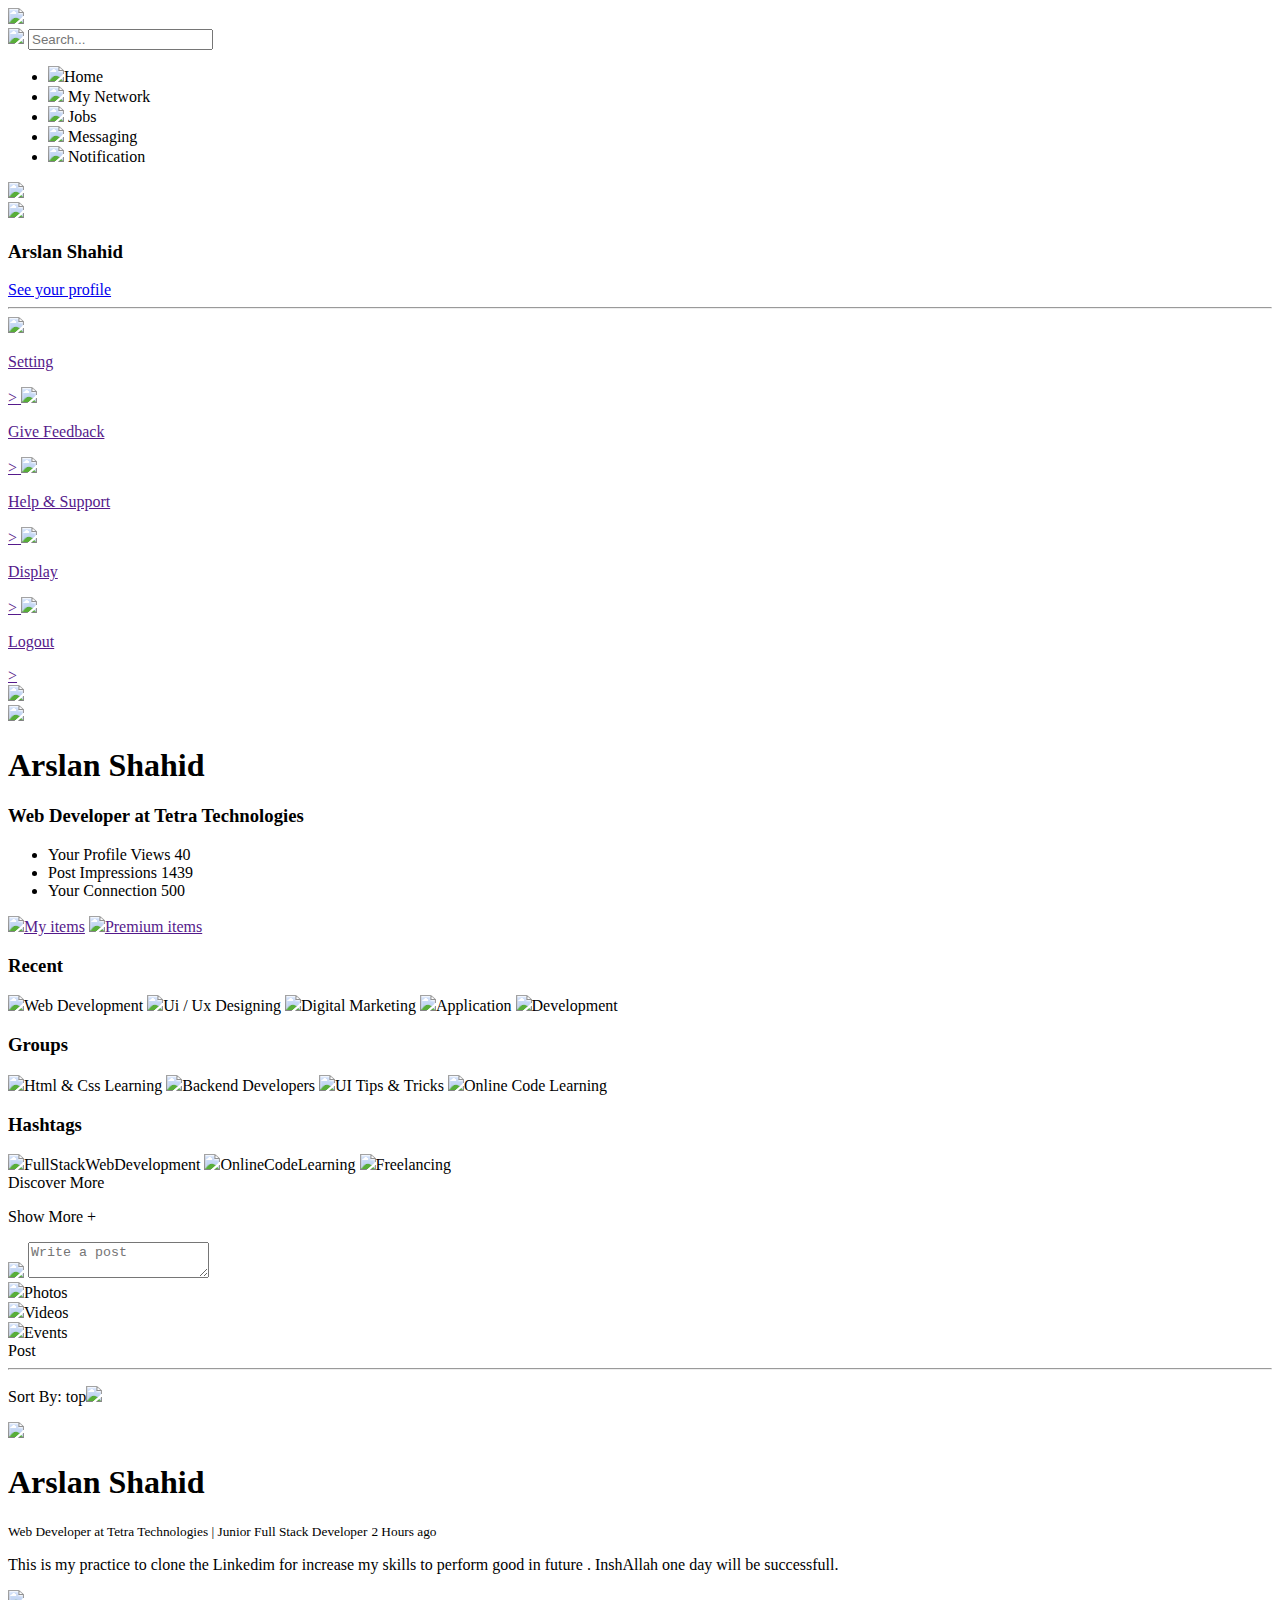
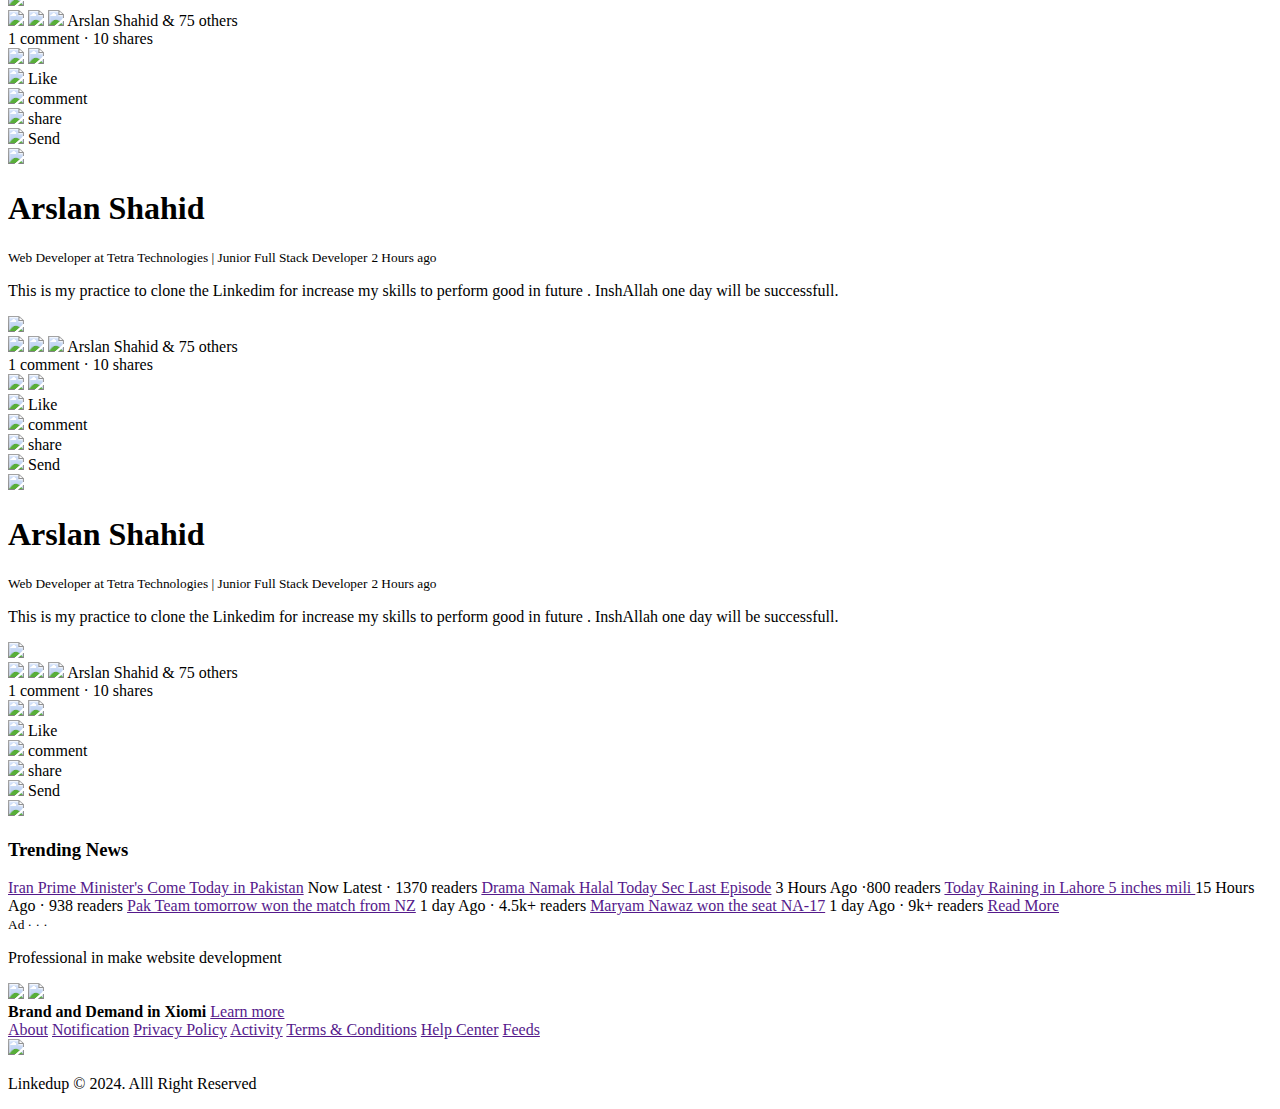
==== index.html @ 80c4f00a "Add files via upload" ====
<!DOCTYPE html>
<html lang="en">
<head>
    <meta charset="UTF-8">
    <meta name="viewport" content="width=device-width, initial-scale=1.0">
    <title>Linkedim | Clone Practice</title>
    <link rel="stylesheet" href="css/style.css" >
</head>
<body>

<nav class="navbar">
    <div class="navbar-left">
        <a href="index.html" class="logo"><img src="images/logo.png"></a>
        <div class="searchbox">
           <img src="images/search.png">
           <input type="text" placeholder="Search...">
        </div>
    </div>
    <div class="navbar-center">
        <ul>
            <li><a class="active-link"><img src="images/home.png"><span>Home</span></a></li>
            <li><a><img src="images/network.png"> <span>My Network</span></a></li>
            <li><a><img src="images/jobs.png"> <span>Jobs</span></a></li>
            <li><a><img src="images/message.png"> <span>Messaging</span></a></li>
            <li><a><img src="images/notification.png"> <span>Notification</span></a></li>
        </ul>
    </div>
    <div class="navbar-right">
        <div class="online" onclick="togglemenu()">
         <img src="images/user-1.jpg" class="nav-profile-img">
        </div>
    </div>

     <div class="profile-menu-dropdown" id="profileMenu">
        <div class="profile-menu">
            <div class="user-info">
                <img src="images/user-1.jpg">
                <div>
                    <h3>Arslan Shahid</h3>
                    <a href="profile.html">See your profile</a>
                </div>
            </div>
            <hr>
            <a href="" class="profile-menu-link">
                <img src="images/setting.png">
                <p>Setting</p>
                <span>></span>
            </a>
            <a href="" class="profile-menu-link">
                <img src="images/feedback.png">
                <p>Give Feedback</p>
                <span>></span>
            </a>
            <a href="" class="profile-menu-link">
                <img src="images/help.png">
                <p>Help & Support</p>
                <span>></span>
            </a>
            <a href="" class="profile-menu-link">
                <img src="images/display.png">
                <p>Display</p>
                <span>></span>
            </a>
            <a href="" class="profile-menu-link">
                <img src="images/logout.png">
                <p>Logout</p>
                <span>></span>
            </a>
        </div>
     </div>
</nav>
<!-- ------------------------- Top Navigation Navbar ----------------- -->

<div class="container">
    <div class="left-sidebar">
       <div class="left-sidebar-profile-box">
           <img src="images/cover-pic.png" width="100%">
         <div class="sidebar-profile-info">
             <img src="images/user-1.jpg">
             <h1>Arslan Shahid</h1>
             <h3>Web Developer at Tetra Technologies</h3>
              <ul>
                <li>Your Profile Views <span>40</span></li>
                <li>Post Impressions <span>1439</span></li>
                <li>Your Connection <span>500</span></li>
             </ul>
         </div>
           <div class="sidebar-link">
               <a href=""><img src="images/items.png">My items</a>
               <a href=""><img src="images/premium.png" >Premium items</a>
           </div>
           <div class="sidebar-activity" id="sidebarActivity">
            <h3>Recent</h3>
            <a ><img src="images/recent.png">Web Development</a>
            <a ><img src="images/recent.png">Ui / Ux Designing</a>
            <a ><img src="images/recent.png">Digital Marketing</a>
            <a ><img src="images/recent.png">Application </a>
            <a ><img src="images/recent.png">Development</a>
            <h3>Groups</h3>
            <a ><img src="images/group.png">Html & Css Learning</a>
            <a ><img src="images/group.png">Backend Developers</a>
            <a ><img src="images/group.png">UI Tips & Tricks</a>
            <a ><img src="images/group.png">Online Code Learning</a>
            <h3>Hashtags</h3>
            <a ><img src="images/hashtag.png">FullStackWebDevelopment</a>
            <a ><img src="images/hashtag.png">OnlineCodeLearning</a>
            <a ><img src="images/hashtag.png">Freelancing</a>
            <div class="discover-more">
                <a>Discover More</a>
            </div>
          </div>
          <p  class="ShowMore-btn" id="showMoreLink" onclick="toggleactivity()">Show More <span>+</span></p>
       </div>
    </div>
<!-- -------------------------- Center Section------------------------------- -->
    <div class="main">
       <div class="create-post">
          <div class="create-post-input">
             <img src="images/user-1.jpg">
             <textarea rows="2" placeholder="Write a post"></textarea>
          </div>
          <div class="create-post-links">
            <li><img src="images/photo.png" >Photos</li>
            <li><img src="images/video.png" >Videos</li>
            <li><img src="images/event.png" >Events</li>
            <li>Post</li>
          </div>
       </div>
      <div class="sort-by">
        <hr>
        <p>Sort By: <span>top<img src="images/down-arrow.png"></span></p>
      </div>
      <!-- -------------------------post start------------------ -->
      <div class="post">
         <div class="post-author">
            <img src="images/user-1.jpg">
             <div>
                 <h1>Arslan Shahid</h1>
                 <small>Web Developer at Tetra Technologies | Junior Full Stack Developer</small>
                 <SMALL>2 Hours ago</SMALL>
             </div>
         </div>
         <p class="post-caption">
            This is my practice to clone the Linkedim for increase my skills
             to perform good in future . InshAllah one day will be successfull.
         </p>
            <img src="images/post-image-1.png" width="100%">
            <div class="post-status">
                <div>
                   <img src="images/thumbsup.png">
                   <img src="images/clap.png">
                   <img src="images/love.png">
                   <span class="reactions">Arslan Shahid & 75 others</span>
                </div>
                <div>
                    <span >1 comment &middot; 10 shares </span>
                </div>
            </div>
            <div class="post-activity">
                <div>
                    <img src="images/user-1.jpg" class="post-activity-user-img" >
                    <img src="images/down-arrow.png" class="post-activity-user-img-icon">
                </div>
                <div class="post-activity-links">
                    <img src="images/like.png">
                    <span>Like</span>
                </div>
                <div class="post-activity-links">
                    <img src="images/comment.png">
                    <span>comment</span>
                </div class="post-activity-links">
                <div class="post-activity-links">
                    <img src="images/share.png">
                    <span>share</span>
                </div>
                <div class="post-activity-links">
                    <img src="images/send.png">
                    <span>Send</span>
                </div>
            </div>
      </div>
     <!-- ---------------------------post end------------------ -->
      <!-- ---------------------------------post start-------------------- -->
      <div class="post">
        <div class="post-author">
           <img src="images/user-1.jpg">
            <div>
                <h1>Arslan Shahid</h1>
                <small>Web Developer at Tetra Technologies | Junior Full Stack Developer</small>
                <SMALL>2 Hours ago</SMALL>
            </div>
        </div>
        <p class="post-caption">
           This is my practice to clone the Linkedim for increase my skills
            to perform good in future . InshAllah one day will be successfull.
        </p>
           <img src="images/post-image-1.png" width="100%">

           <div class="post-status">
               <div>
                  <img src="images/thumbsup.png">
                  <img src="images/clap.png">
                  <img src="images/love.png">
                  <span class="reactions">Arslan Shahid & 75 others</span>
               </div>
               <div>
                   <span >1 comment &middot; 10 shares </span>
               </div>
           </div>
           <div class="post-activity">
               <div>
                   <img src="images/user-1.jpg" class="post-activity-user-img" >
                   <img src="images/down-arrow.png" class="post-activity-user-img-icon">
               </div>
               <div class="post-activity-links">
                   <img src="images/like.png">
                   <span>Like</span>
               </div>
               <div class="post-activity-links">
                   <img src="images/comment.png">
                   <span>comment</span>
               </div class="post-activity-links">
               <div class="post-activity-links">
                   <img src="images/share.png">
                   <span>share</span>
               </div>
               <div class="post-activity-links">
                   <img src="images/send.png">
                   <span>Send</span>
               </div>
           </div>
     </div>
     <!-- ----------------------post end-------------------- -->
     <!-- ----------------------------post start------------------- -->
     <div class="post">
        <div class="post-author">
           <img src="images/user-1.jpg">
            <div>
                <h1>Arslan Shahid</h1>
                <small>Web Developer at Tetra Technologies | Junior Full Stack Developer</small>
                <SMALL>2 Hours ago</SMALL>
            </div>
        </div>
        <p class="post-caption">
           This is my practice to clone the Linkedim for increase my skills
            to perform good in future . InshAllah one day will be successfull.
        </p>
           <img src="images/post-image-1.png" width="100%">

           <div class="post-status">
               <div>
                  <img src="images/thumbsup.png">
                  <img src="images/clap.png">
                  <img src="images/love.png">
                  <span class="reactions">Arslan Shahid & 75 others</span>
               </div>
               <div>
                   <span >1 comment &middot; 10 shares </span>
               </div>
           </div>
           <div class="post-activity">
               <div>
                   <img src="images/user-1.jpg" class="post-activity-user-img" >
                   <img src="images/down-arrow.png" class="post-activity-user-img-icon">
               </div>
               <div class="post-activity-links">
                   <img src="images/like.png">
                   <span>Like</span>
               </div>
               <div class="post-activity-links">
                   <img src="images/comment.png">
                   <span>comment</span>
               </div class="post-activity-links">
               <div class="post-activity-links">
                   <img src="images/share.png">
                   <span>share</span>
               </div>
               <div class="post-activity-links">
                   <img src="images/send.png">
                   <span>Send</span>
               </div>
           </div>
     </div>
     <!-- ---------------------post end --------------->
    </div>
<!-- --------------------------------------------------------------- -->
    <div class="right-sidebar">
        <div class="sidebar-news">
            <img src="images/more.png" class="info-icon">
          <h3>Trending News</h3>
          <a href="">Iran Prime Minister's Come Today in Pakistan</a>
          <span>Now Latest &middot; 1370 readers</span>

          <a href="">Drama Namak Halal Today Sec Last Episode</a>
          <span>3 Hours Ago &middot;800 readers</span>

          <a href="">Today Raining in Lahore 5 inches mili </a>
          <span>15 Hours Ago &middot; 938 readers</span>

          <a href="">Pak Team tomorrow won the match from NZ</a>
          <span>1 day Ago &middot; 4.5k+ readers</span>

          <a href="">Maryam Nawaz won the seat NA-17</a>
          <span>1 day Ago &middot; 9k+ readers</span>
          
          <a href="" class="read-more-link">Read More</a>
        </div>     
        <div class="sidebar-ad">
          <small>Ad &middot; &middot; &middot;</small>
          <P>Professional in make website development </P>   
            <div>
              <img src="images/user-1.jpg" >
              <img src="images/mi-logo.png" >
            </div>
            <b>Brand and Demand in Xiomi</b>
            <a href="" class="ad-button">Learn more</a>
        </div>     
        <div class="sidebar-usefull-link">
            <a href="">About</a>
            <a href="">Notification</a>
            <a href="">Privacy Policy</a>
            <a href="">Activity</a>
            <a href="">Terms & Conditions</a>
            <a href="">Help Center</a>
            <a href="">Feeds</a>
        </div>  
        <div class="copyright-msg">
              <img src="images/logo.png">
              <p>Linkedup &#169; 2024. Alll Right Reserved</p>
        </div>
    </div>
</div>


<script>
  let profileMenu = document.getElementById("profileMenu");
     function togglemenu(){
         profileMenu.classList.toggle("open-menu");
     }


    let sideActivity = document.getElementById("sidebarActivity");
    let moreLink = document.getElementById("showMoreLink");
    function toggleactivity(){
        sideActivity.classList.toggle("open-activity");
    } 


</script>


</body>
</html>
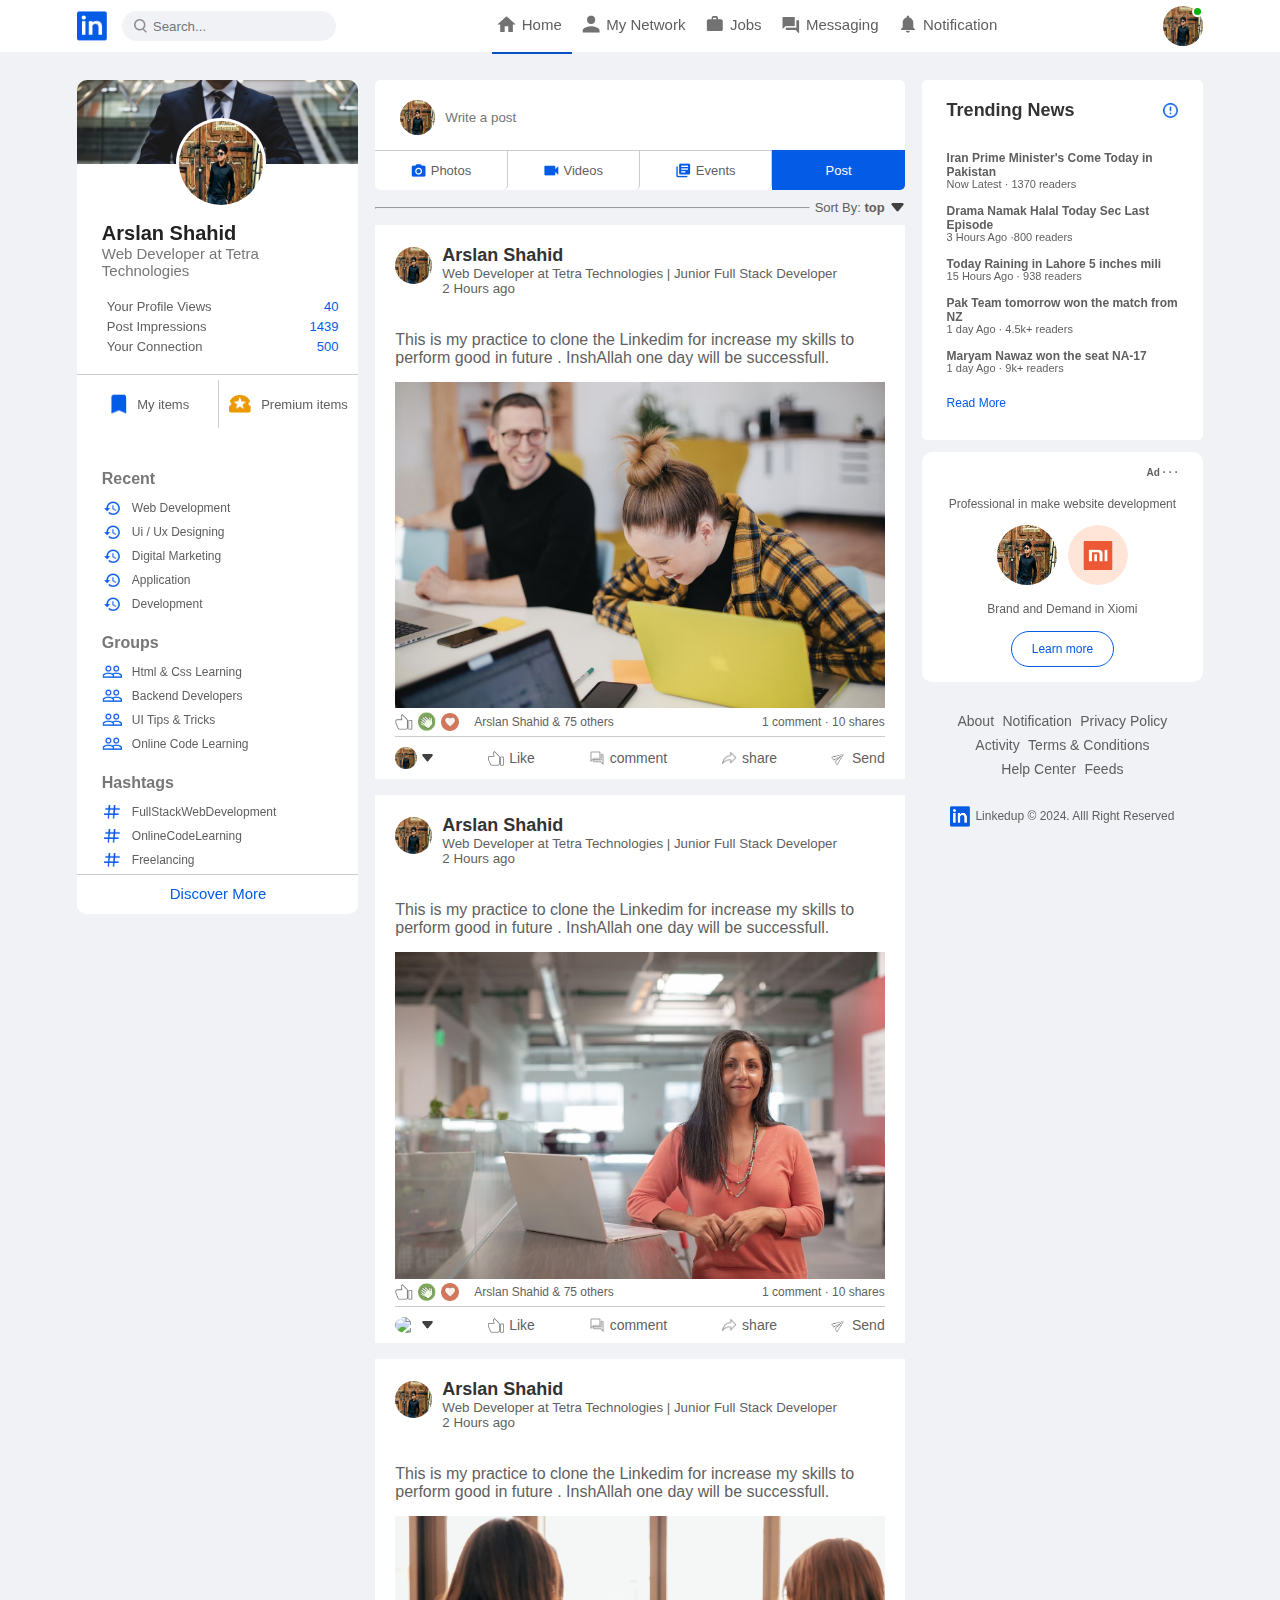
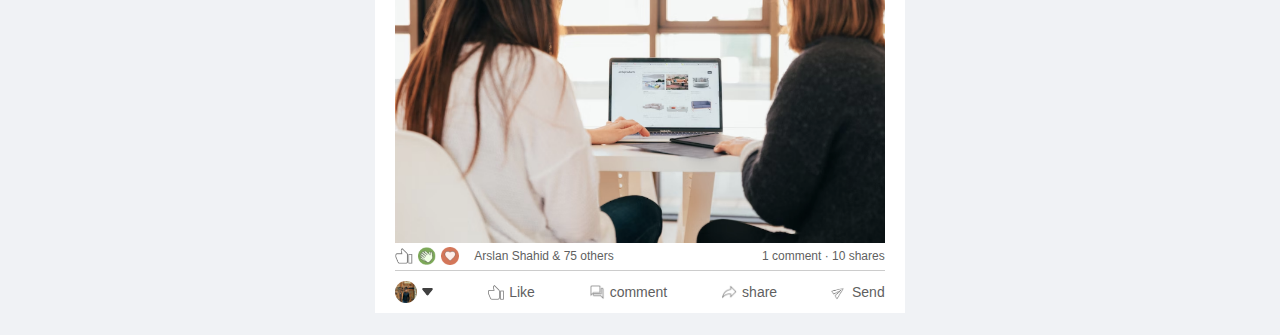
==== commit ada968b2: "updated" ====
--- a/index.html
+++ b/index.html
@@ -1,353 +1,362 @@
 <!DOCTYPE html>
 <html lang="en">
+
 <head>
     <meta charset="UTF-8">
     <meta name="viewport" content="width=device-width, initial-scale=1.0">
     <title>Linkedim | Clone Practice</title>
-    <link rel="stylesheet" href="css/style.css" >
+    <link rel="stylesheet" href="css/style.css">
 </head>
+
 <body>
 
-<nav class="navbar">
-    <div class="navbar-left">
-        <a href="index.html" class="logo"><img src="images/logo.png"></a>
-        <div class="searchbox">
-           <img src="images/search.png">
-           <input type="text" placeholder="Search...">
+    <div class="nav-container">
+        <nav class="navbar">
+            <div class="navbar-left">
+                <a href="index.html" class="logo"><img src="images/logo.png"></a>
+                <div class="searchbox">
+                    <img src="images/search.png">
+                    <input type="text" placeholder="Search...">
+                </div>
+            </div>
+            <div class="navbar-center">
+                <ul>
+                    <li><a class="active-link"><img src="images/home.png"><span>Home</span></a></li>
+                    <li><a><img src="images/network.png"> <span>My Network</span></a></li>
+                    <li><a><img src="images/jobs.png"> <span>Jobs</span></a></li>
+                    <li><a><img src="images/message.png"> <span>Messaging</span></a></li>
+                    <li><a><img src="images/notification.png"> <span>Notification</span></a></li>
+                </ul>
+            </div>
+            <div class="navbar-right">
+                <div class="online" onclick="togglemenu()">
+                    <img src="images/user-1.jpg" class="nav-profile-img">
+                </div>
+            </div>
+
+            <div class="profile-menu-dropdown" id="profileMenu">
+                <div class="profile-menu">
+                    <div class="user-info">
+                        <img src="images/user-1.jpg">
+                        <div>
+                            <h3>Arslan Shahid</h3>
+                            <a href="profile.html">See your profile</a>
+                        </div>
+                    </div>
+                    <hr>
+                    <a href="" class="profile-menu-link">
+                        <img src="images/setting.png">
+                        <p>Setting</p>
+                        <span>></span>
+                    </a>
+                    <a href="" class="profile-menu-link">
+                        <img src="images/feedback.png">
+                        <p>Give Feedback</p>
+                        <span>></span>
+                    </a>
+                    <a href="" class="profile-menu-link">
+                        <img src="images/help.png">
+                        <p>Help & Support</p>
+                        <span>></span>
+                    </a>
+                    <a href="" class="profile-menu-link">
+                        <img src="images/display.png">
+                        <p>Display</p>
+                        <span>></span>
+                    </a>
+                    <a href="" class="profile-menu-link">
+                        <img src="images/logout.png">
+                        <p>Logout</p>
+                        <span>></span>
+                    </a>
+                </div>
+            </div>
+        </nav>
+    </div>
+    <!-- ------------------------- Top Navigation Navbar ----------------- -->
+
+    <div class="container">
+        <div class="left-sidebar">
+            <div class="left-sidebar-profile-box">
+                <img src="images/cover-pic.png" width="100%">
+                <div class="sidebar-profile-info">
+                    <img src="images/user-1.jpg">
+                    <h1>Arslan Shahid</h1>
+                    <h3>Web Developer at Tetra Technologies</h3>
+                    <ul>
+                        <li>Your Profile Views <span>40</span></li>
+                        <li>Post Impressions <span>1439</span></li>
+                        <li>Your Connection <span>500</span></li>
+                    </ul>
+                </div>
+                <div class="sidebar-link">
+                    <a href=""><img src="images/items.png">My items</a>
+                    <a href=""><img src="images/premium.png">Premium items</a>
+                </div>
+                <div class="sidebar-activity" id="sidebarActivity">
+                    <h3>Recent</h3>
+                    <a><img src="images/recent.png">Web Development</a>
+                    <a><img src="images/recent.png">Ui / Ux Designing</a>
+                    <a><img src="images/recent.png">Digital Marketing</a>
+                    <a><img src="images/recent.png">Application </a>
+                    <a><img src="images/recent.png">Development</a>
+                    <h3>Groups</h3>
+                    <a><img src="images/group.png">Html & Css Learning</a>
+                    <a><img src="images/group.png">Backend Developers</a>
+                    <a><img src="images/group.png">UI Tips & Tricks</a>
+                    <a><img src="images/group.png">Online Code Learning</a>
+                    <h3>Hashtags</h3>
+                    <a><img src="images/hashtag.png">FullStackWebDevelopment</a>
+                    <a><img src="images/hashtag.png">OnlineCodeLearning</a>
+                    <a><img src="images/hashtag.png">Freelancing</a>
+                    <div class="discover-more">
+                        <a>Discover More</a>
+                    </div>
+                </div>
+                <p class="ShowMore-btn" id="showMoreLink" onclick="toggleactivity()">Show More <span id="demo">+</span>
+                </p>
+            </div>
+        </div>
+        <!-- -------------------------- Center Section------------------------------- -->
+        <div class="main">
+            <div class="create-post">
+                <div class="create-post-input">
+                    <img src="images/user-1.jpg">
+                    <textarea rows="2" placeholder="Write a post"></textarea>
+                </div>
+                <div class="create-post-links">
+                    <li><img src="images/photo.png">Photos</li>
+                    <li><img src="images/video.png">Videos</li>
+                    <li><img src="images/event.png">Events</li>
+                    <li>Post</li>
+                </div>
+            </div>
+            <div class="sort-by">
+                <hr>
+                <p>Sort By: <span>top<img src="images/down-arrow.png"></span></p>
+            </div>
+            <!-- -------------------------post start------------------ -->
+            <div class="post">
+                <div class="post-author">
+                    <img src="images/user-1.jpg">
+                    <div>
+                        <h1>Arslan Shahid</h1>
+                        <small>Web Developer at Tetra Technologies | Junior Full Stack Developer</small>
+                        <SMALL>2 Hours ago</SMALL>
+                    </div>
+                </div>
+                <p class="post-caption">
+                    This is my practice to clone the Linkedim for increase my skills
+                    to perform good in future . InshAllah one day will be successfull.
+                </p>
+                <img src="images/post-image-1.png" width="100%">
+                <div class="post-status">
+                    <div>
+                        <img src="images/thumbsup.png">
+                        <img src="images/clap.png">
+                        <img src="images/love.png">
+                        <span class="reactions">Arslan Shahid & 75 others</span>
+                    </div>
+                    <div>
+                        <span>1 comment &middot; 10 shares </span>
+                    </div>
+                </div>
+                <div class="post-activity">
+                    <div>
+                        <img src="images/user-1.jpg" class="post-activity-user-img">
+                        <img src="images/down-arrow.png" class="post-activity-user-img-icon">
+                    </div>
+                    <div class="post-activity-links">
+                        <img src="images/like.png">
+                        <span>Like</span>
+                    </div>
+                    <div class="post-activity-links">
+                        <img src="images/comment.png">
+                        <span>comment</span>
+                    </div class="post-activity-links">
+                    <div class="post-activity-links">
+                        <img src="images/share.png">
+                        <span>share</span>
+                    </div>
+                    <div class="post-activity-links">
+                        <img src="images/send.png">
+                        <span>Send</span>
+                    </div>
+                </div>
+            </div>
+            <!-- ---------------------------post end------------------ -->
+            <!-- ---------------------------------post start-------------------- -->
+            <div class="post">
+                <div class="post-author">
+                    <img src="images/user-1.jpg">
+                    <div>
+                        <h1>Arslan Shahid</h1>
+                        <small>Web Developer at Tetra Technologies | Junior Full Stack Developer</small>
+                        <SMALL>2 Hours ago</SMALL>
+                    </div>
+                </div>
+                <p class="post-caption">
+                    This is my practice to clone the Linkedim for increase my skills
+                    to perform good in future . InshAllah one day will be successfull.
+                </p>
+                <img src="images/post-image-3.png" width="100%">
+
+                <div class="post-status">
+                    <div>
+                        <img src="images/thumbsup.png">
+                        <img src="images/clap.png">
+                        <img src="images/love.png">
+                        <span class="reactions">Arslan Shahid & 75 others</span>
+                    </div>
+                    <div>
+                        <span>1 comment &middot; 10 shares </span>
+                    </div>
+                </div>
+                <div class="post-activity">
+                    <div>
+                        <img src="images/user-3.jpg" class="post-activity-user-img">
+                        <img src="images/down-arrow.png" class="post-activity-user-img-icon">
+                    </div>
+                    <div class="post-activity-links">
+                        <img src="images/like.png">
+                        <span>Like</span>
+                    </div>
+                    <div class="post-activity-links">
+                        <img src="images/comment.png">
+                        <span>comment</span>
+                    </div class="post-activity-links">
+                    <div class="post-activity-links">
+                        <img src="images/share.png">
+                        <span>share</span>
+                    </div>
+                    <div class="post-activity-links">
+                        <img src="images/send.png">
+                        <span>Send</span>
+                    </div>
+                </div>
+            </div>
+            <!-- ----------------------post end-------------------- -->
+            <!-- ----------------------------post start------------------- -->
+            <div class="post">
+                <div class="post-author">
+                    <img src="images/user-1.jpg">
+                    <div>
+                        <h1>Arslan Shahid</h1>
+                        <small>Web Developer at Tetra Technologies | Junior Full Stack Developer</small>
+                        <SMALL>2 Hours ago</SMALL>
+                    </div>
+                </div>
+                <p class="post-caption">
+                    This is my practice to clone the Linkedim for increase my skills
+                    to perform good in future . InshAllah one day will be successfull.
+                </p>
+                <img src="images/post-image-2.png" width="100%">
+
+                <div class="post-status">
+                    <div>
+                        <img src="images/thumbsup.png">
+                        <img src="images/clap.png">
+                        <img src="images/love.png">
+                        <span class="reactions">Arslan Shahid & 75 others</span>
+                    </div>
+                    <div>
+                        <span>1 comment &middot; 10 shares </span>
+                    </div>
+                </div>
+                <div class="post-activity">
+                    <div>
+                        <img src="images/user-1.jpg" class="post-activity-user-img">
+                        <img src="images/down-arrow.png" class="post-activity-user-img-icon">
+                    </div>
+                    <div class="post-activity-links">
+                        <img src="images/like.png">
+                        <span>Like</span>
+                    </div>
+                    <div class="post-activity-links">
+                        <img src="images/comment.png">
+                        <span>comment</span>
+                    </div class="post-activity-links">
+                    <div class="post-activity-links">
+                        <img src="images/share.png">
+                        <span>share</span>
+                    </div>
+                    <div class="post-activity-links">
+                        <img src="images/send.png">
+                        <span>Send</span>
+                    </div>
+                </div>
+            </div>
+            <!-- ---------------------post end --------------->
+        </div>
+        <!-- --------------------------------------------------------------- -->
+        <div class="right-sidebar">
+            <div class="sidebar-news">
+                <img src="images/more.png" class="info-icon">
+                <h3>Trending News</h3>
+                <a href="">Iran Prime Minister's Come Today in Pakistan</a>
+                <span>Now Latest &middot; 1370 readers</span>
+
+                <a href="">Drama Namak Halal Today Sec Last Episode</a>
+                <span>3 Hours Ago &middot;800 readers</span>
+
+                <a href="">Today Raining in Lahore 5 inches mili </a>
+                <span>15 Hours Ago &middot; 938 readers</span>
+
+                <a href="">Pak Team tomorrow won the match from NZ</a>
+                <span>1 day Ago &middot; 4.5k+ readers</span>
+
+                <a href="">Maryam Nawaz won the seat NA-17</a>
+                <span>1 day Ago &middot; 9k+ readers</span>
+
+                <a href="" class="read-more-link">Read More</a>
+            </div>
+            <div class="sidebar-ad">
+                <small>Ad &middot; &middot; &middot;</small>
+                <P>Professional in make website development </P>
+                <div>
+                    <img src="images/user-1.jpg">
+                    <img src="images/mi-logo.png">
+                </div>
+                <b>Brand and Demand in Xiomi</b>
+                <a href="" class="ad-button">Learn more</a>
+            </div>
+            <div class="sidebar-usefull-link">
+                <a href="">About</a>
+                <a href="">Notification</a>
+                <a href="">Privacy Policy</a>
+                <a href="">Activity</a>
+                <a href="">Terms & Conditions</a>
+                <a href="">Help Center</a>
+                <a href="">Feeds</a>
+            </div>
+            <div class="copyright-msg">
+                <img src="images/logo.png">
+                <p>Linkedup &#169; 2024. Alll Right Reserved</p>
+            </div>
         </div>
     </div>
-    <div class="navbar-center">
-        <ul>
-            <li><a class="active-link"><img src="images/home.png"><span>Home</span></a></li>
-            <li><a><img src="images/network.png"> <span>My Network</span></a></li>
-            <li><a><img src="images/jobs.png"> <span>Jobs</span></a></li>
-            <li><a><img src="images/message.png"> <span>Messaging</span></a></li>
-            <li><a><img src="images/notification.png"> <span>Notification</span></a></li>
-        </ul>
-    </div>
-    <div class="navbar-right">
-        <div class="online" onclick="togglemenu()">
-         <img src="images/user-1.jpg" class="nav-profile-img">
-        </div>
-    </div>
-
-     <div class="profile-menu-dropdown" id="profileMenu">
-        <div class="profile-menu">
-            <div class="user-info">
-                <img src="images/user-1.jpg">
-                <div>
-                    <h3>Arslan Shahid</h3>
-                    <a href="profile.html">See your profile</a>
-                </div>
-            </div>
-            <hr>
-            <a href="" class="profile-menu-link">
-                <img src="images/setting.png">
-                <p>Setting</p>
-                <span>></span>
-            </a>
-            <a href="" class="profile-menu-link">
-                <img src="images/feedback.png">
-                <p>Give Feedback</p>
-                <span>></span>
-            </a>
-            <a href="" class="profile-menu-link">
-                <img src="images/help.png">
-                <p>Help & Support</p>
-                <span>></span>
-            </a>
-            <a href="" class="profile-menu-link">
-                <img src="images/display.png">
-                <p>Display</p>
-                <span>></span>
-            </a>
-            <a href="" class="profile-menu-link">
-                <img src="images/logout.png">
-                <p>Logout</p>
-                <span>></span>
-            </a>
-        </div>
-     </div>
-</nav>
-<!-- ------------------------- Top Navigation Navbar ----------------- -->
-
-<div class="container">
-    <div class="left-sidebar">
-       <div class="left-sidebar-profile-box">
-           <img src="images/cover-pic.png" width="100%">
-         <div class="sidebar-profile-info">
-             <img src="images/user-1.jpg">
-             <h1>Arslan Shahid</h1>
-             <h3>Web Developer at Tetra Technologies</h3>
-              <ul>
-                <li>Your Profile Views <span>40</span></li>
-                <li>Post Impressions <span>1439</span></li>
-                <li>Your Connection <span>500</span></li>
-             </ul>
-         </div>
-           <div class="sidebar-link">
-               <a href=""><img src="images/items.png">My items</a>
-               <a href=""><img src="images/premium.png" >Premium items</a>
-           </div>
-           <div class="sidebar-activity" id="sidebarActivity">
-            <h3>Recent</h3>
-            <a ><img src="images/recent.png">Web Development</a>
-            <a ><img src="images/recent.png">Ui / Ux Designing</a>
-            <a ><img src="images/recent.png">Digital Marketing</a>
-            <a ><img src="images/recent.png">Application </a>
-            <a ><img src="images/recent.png">Development</a>
-            <h3>Groups</h3>
-            <a ><img src="images/group.png">Html & Css Learning</a>
-            <a ><img src="images/group.png">Backend Developers</a>
-            <a ><img src="images/group.png">UI Tips & Tricks</a>
-            <a ><img src="images/group.png">Online Code Learning</a>
-            <h3>Hashtags</h3>
-            <a ><img src="images/hashtag.png">FullStackWebDevelopment</a>
-            <a ><img src="images/hashtag.png">OnlineCodeLearning</a>
-            <a ><img src="images/hashtag.png">Freelancing</a>
-            <div class="discover-more">
-                <a>Discover More</a>
-            </div>
-          </div>
-          <p  class="ShowMore-btn" id="showMoreLink" onclick="toggleactivity()">Show More <span>+</span></p>
-       </div>
-    </div>
-<!-- -------------------------- Center Section------------------------------- -->
-    <div class="main">
-       <div class="create-post">
-          <div class="create-post-input">
-             <img src="images/user-1.jpg">
-             <textarea rows="2" placeholder="Write a post"></textarea>
-          </div>
-          <div class="create-post-links">
-            <li><img src="images/photo.png" >Photos</li>
-            <li><img src="images/video.png" >Videos</li>
-            <li><img src="images/event.png" >Events</li>
-            <li>Post</li>
-          </div>
-       </div>
-      <div class="sort-by">
-        <hr>
-        <p>Sort By: <span>top<img src="images/down-arrow.png"></span></p>
-      </div>
-      <!-- -------------------------post start------------------ -->
-      <div class="post">
-         <div class="post-author">
-            <img src="images/user-1.jpg">
-             <div>
-                 <h1>Arslan Shahid</h1>
-                 <small>Web Developer at Tetra Technologies | Junior Full Stack Developer</small>
-                 <SMALL>2 Hours ago</SMALL>
-             </div>
-         </div>
-         <p class="post-caption">
-            This is my practice to clone the Linkedim for increase my skills
-             to perform good in future . InshAllah one day will be successfull.
-         </p>
-            <img src="images/post-image-1.png" width="100%">
-            <div class="post-status">
-                <div>
-                   <img src="images/thumbsup.png">
-                   <img src="images/clap.png">
-                   <img src="images/love.png">
-                   <span class="reactions">Arslan Shahid & 75 others</span>
-                </div>
-                <div>
-                    <span >1 comment &middot; 10 shares </span>
-                </div>
-            </div>
-            <div class="post-activity">
-                <div>
-                    <img src="images/user-1.jpg" class="post-activity-user-img" >
-                    <img src="images/down-arrow.png" class="post-activity-user-img-icon">
-                </div>
-                <div class="post-activity-links">
-                    <img src="images/like.png">
-                    <span>Like</span>
-                </div>
-                <div class="post-activity-links">
-                    <img src="images/comment.png">
-                    <span>comment</span>
-                </div class="post-activity-links">
-                <div class="post-activity-links">
-                    <img src="images/share.png">
-                    <span>share</span>
-                </div>
-                <div class="post-activity-links">
-                    <img src="images/send.png">
-                    <span>Send</span>
-                </div>
-            </div>
-      </div>
-     <!-- ---------------------------post end------------------ -->
-      <!-- ---------------------------------post start-------------------- -->
-      <div class="post">
-        <div class="post-author">
-           <img src="images/user-1.jpg">
-            <div>
-                <h1>Arslan Shahid</h1>
-                <small>Web Developer at Tetra Technologies | Junior Full Stack Developer</small>
-                <SMALL>2 Hours ago</SMALL>
-            </div>
-        </div>
-        <p class="post-caption">
-           This is my practice to clone the Linkedim for increase my skills
-            to perform good in future . InshAllah one day will be successfull.
-        </p>
-           <img src="images/post-image-1.png" width="100%">
-
-           <div class="post-status">
-               <div>
-                  <img src="images/thumbsup.png">
-                  <img src="images/clap.png">
-                  <img src="images/love.png">
-                  <span class="reactions">Arslan Shahid & 75 others</span>
-               </div>
-               <div>
-                   <span >1 comment &middot; 10 shares </span>
-               </div>
-           </div>
-           <div class="post-activity">
-               <div>
-                   <img src="images/user-1.jpg" class="post-activity-user-img" >
-                   <img src="images/down-arrow.png" class="post-activity-user-img-icon">
-               </div>
-               <div class="post-activity-links">
-                   <img src="images/like.png">
-                   <span>Like</span>
-               </div>
-               <div class="post-activity-links">
-                   <img src="images/comment.png">
-                   <span>comment</span>
-               </div class="post-activity-links">
-               <div class="post-activity-links">
-                   <img src="images/share.png">
-                   <span>share</span>
-               </div>
-               <div class="post-activity-links">
-                   <img src="images/send.png">
-                   <span>Send</span>
-               </div>
-           </div>
-     </div>
-     <!-- ----------------------post end-------------------- -->
-     <!-- ----------------------------post start------------------- -->
-     <div class="post">
-        <div class="post-author">
-           <img src="images/user-1.jpg">
-            <div>
-                <h1>Arslan Shahid</h1>
-                <small>Web Developer at Tetra Technologies | Junior Full Stack Developer</small>
-                <SMALL>2 Hours ago</SMALL>
-            </div>
-        </div>
-        <p class="post-caption">
-           This is my practice to clone the Linkedim for increase my skills
-            to perform good in future . InshAllah one day will be successfull.
-        </p>
-           <img src="images/post-image-1.png" width="100%">
-
-           <div class="post-status">
-               <div>
-                  <img src="images/thumbsup.png">
-                  <img src="images/clap.png">
-                  <img src="images/love.png">
-                  <span class="reactions">Arslan Shahid & 75 others</span>
-               </div>
-               <div>
-                   <span >1 comment &middot; 10 shares </span>
-               </div>
-           </div>
-           <div class="post-activity">
-               <div>
-                   <img src="images/user-1.jpg" class="post-activity-user-img" >
-                   <img src="images/down-arrow.png" class="post-activity-user-img-icon">
-               </div>
-               <div class="post-activity-links">
-                   <img src="images/like.png">
-                   <span>Like</span>
-               </div>
-               <div class="post-activity-links">
-                   <img src="images/comment.png">
-                   <span>comment</span>
-               </div class="post-activity-links">
-               <div class="post-activity-links">
-                   <img src="images/share.png">
-                   <span>share</span>
-               </div>
-               <div class="post-activity-links">
-                   <img src="images/send.png">
-                   <span>Send</span>
-               </div>
-           </div>
-     </div>
-     <!-- ---------------------post end --------------->
-    </div>
-<!-- --------------------------------------------------------------- -->
-    <div class="right-sidebar">
-        <div class="sidebar-news">
-            <img src="images/more.png" class="info-icon">
-          <h3>Trending News</h3>
-          <a href="">Iran Prime Minister's Come Today in Pakistan</a>
-          <span>Now Latest &middot; 1370 readers</span>
-
-          <a href="">Drama Namak Halal Today Sec Last Episode</a>
-          <span>3 Hours Ago &middot;800 readers</span>
-
-          <a href="">Today Raining in Lahore 5 inches mili </a>
-          <span>15 Hours Ago &middot; 938 readers</span>
-
-          <a href="">Pak Team tomorrow won the match from NZ</a>
-          <span>1 day Ago &middot; 4.5k+ readers</span>
-
-          <a href="">Maryam Nawaz won the seat NA-17</a>
-          <span>1 day Ago &middot; 9k+ readers</span>
-          
-          <a href="" class="read-more-link">Read More</a>
-        </div>     
-        <div class="sidebar-ad">
-          <small>Ad &middot; &middot; &middot;</small>
-          <P>Professional in make website development </P>   
-            <div>
-              <img src="images/user-1.jpg" >
-              <img src="images/mi-logo.png" >
-            </div>
-            <b>Brand and Demand in Xiomi</b>
-            <a href="" class="ad-button">Learn more</a>
-        </div>     
-        <div class="sidebar-usefull-link">
-            <a href="">About</a>
-            <a href="">Notification</a>
-            <a href="">Privacy Policy</a>
-            <a href="">Activity</a>
-            <a href="">Terms & Conditions</a>
-            <a href="">Help Center</a>
-            <a href="">Feeds</a>
-        </div>  
-        <div class="copyright-msg">
-              <img src="images/logo.png">
-              <p>Linkedup &#169; 2024. Alll Right Reserved</p>
-        </div>
-    </div>
-</div>
-
-
-<script>
-  let profileMenu = document.getElementById("profileMenu");
-     function togglemenu(){
-         profileMenu.classList.toggle("open-menu");
-     }
-
-
-    let sideActivity = document.getElementById("sidebarActivity");
-    let moreLink = document.getElementById("showMoreLink");
-    function toggleactivity(){
-        sideActivity.classList.toggle("open-activity");
-    } 
-
-
-</script>
-
-
+
+
+    <script>
+        let profileMenu = document.getElementById("profileMenu");
+        function togglemenu() {
+            profileMenu.classList.toggle("open-menu");
+        }
+
+
+        let sideActivity = document.getElementById("sidebarActivity");
+        let moreLink = document.getElementById("showMoreLink");
+        function toggleactivity() {
+            sideActivity.classList.toggle("open-activity");
+        }
+
+        if (sideActivity.classList.contains("open-activity")) {
+            moreLink.innerHTML = "Show Less <span>-<span>";
+        } else {
+            moreLink.innerHTML = "Show More <span>+<span>";
+        }
+
+    </script>
 </body>
+
 </html>--- a/css/style.css
+++ b/css/style.css
@@ -0,0 +1,1134 @@
+* {
+    margin: 0;
+    padding: 0;
+    box-sizing: border-box;
+    font-family: sans-serif;
+}
+
+
+body {
+    background: #f0f2f5;
+    color: #5f5f5f;
+}
+
+a {
+    text-decoration: none;
+    color: #5f5f5f;
+}
+
+.nav-container{
+ background: #fff !important;
+ top: 0;
+ z-index: 100;
+ position: sticky;
+}
+
+.navbar {
+    display: flex;
+    align-items: center;
+    justify-content: space-between;
+    padding: 6px 6%;
+    top: 0;
+    z-index: 100;
+    position: sticky;
+}
+
+.logo img {
+    width: 30px;
+    display: block;
+    margin-right: 15px;
+}
+
+.navbar-center ul li {
+    display: inline-block;
+    list-style: none;
+}
+
+.navbar-center ul li a {
+    font-size: 15px;
+    align-items: center;
+    display: flex;
+    padding-right: 10px;
+    margin-top: 5px 8px;
+    position: relative;
+    cursor: pointer;
+}
+
+.navbar-center ul li a::after {
+    content: '';
+    width: 0;
+    height: 2px;
+    background: #0451c4;
+    bottom: -15px;
+    position: absolute;
+    transition: width 0.3s;
+}
+
+.navbar-center ul li a:hover::after,
+.navbar-center ul li a.active-link::after {
+    width: 100%;
+}
+
+.navbar-center ul li a img {
+    width: 30px;
+}
+
+.nav-profile-img {
+    width: 40px;
+    border-radius: 50%;
+    position: relative;
+    display: block;
+    cursor: pointer;
+}
+
+.online {
+    position: relative;
+}
+
+.online::after {
+    content: '';
+    width: 7px;
+    height: 7px;
+    border-radius: 50%;
+    border: 2px solid #fff;
+    background: #08b102;
+    position: absolute;
+    right: 0;
+    top: 0;
+}
+
+.searchbox {
+    display: flex;
+    align-items: center;
+    background: #f0f2f5;
+    padding: 2px 6px;
+    border-radius: 30px;
+
+}
+
+.navbar-left {
+    display: flex;
+    justify-content: center;
+}
+
+.searchbox input {
+    border: none;
+    border-radius: 30px;
+    background: transparent;
+    outline: none;
+}
+
+.searchbox img {
+    width: 17px;
+    margin: 4px;
+    padding: 2px;
+}
+
+.container {
+    flex-wrap: wrap;
+    padding: 6px 6%;
+    display: flex;
+    justify-content: space-between;
+    max-width: 1500px;
+   
+}
+
+/* ------------------------------------------ */
+.left-sidebar {
+    flex-basis: 25%;
+    align-self: start;
+    position: sticky;
+    top: 80px;
+    border-radius: 10px;
+  
+}
+
+.left-sidebar-profile-box {
+    background: #fff;
+    border-radius: 10px;
+}
+
+.left-sidebar-profile-box img{
+    border-radius: 10px 10px 0 0;
+}
+
+.sidebar-profile-info {
+    padding: 0 25px;
+}
+
+.sidebar-profile-info img {
+    width: 90px;
+    border-radius: 50%;
+    background: #fff;
+    padding: 3px;
+    margin-top: -50px;
+    margin-left: 32%;
+    margin-bottom: 10px;
+}
+
+.sidebar-profile-info h1 {
+    font-size: 20px;
+    font-weight: 600;
+    color: #222;
+}
+
+.sidebar-profile-info h3 {
+    font-size: 15px;
+    font-weight: 500;
+    color: #777;
+}
+
+.sidebar-profile-info ul {
+    list-style: none;
+    margin: 20px 0px;
+}
+
+.sidebar-profile-info ul li {
+    margin: 5px;
+    width: 100%;
+    font-size: 13px;
+}
+
+.sidebar-profile-info ul li span {
+    float: right;
+    color: #045be6;
+}
+
+.sidebar-link {
+    display: flex;
+    align-items: center;
+    border-top: 1px solid #ccc;
+}
+
+.sidebar-link a {
+    flex-basis: 50%;
+    display: flex;
+    justify-content: center;
+    align-items: center;
+    padding: 15px 0px;
+    border-left: 1px solid #ccc;
+    font-size: 13px;
+}
+
+.sidebar-link a:first-child {
+    border-left: 0px;
+}
+
+.sidebar-link img {
+    margin-right: 10px;
+    width: 22px;
+}
+
+/* ---------------------------------------- */
+.right-sidebar {
+    flex-basis: 25%;
+    align-self: start;
+    position: sticky;
+    top: 80px;
+}
+
+/* -------------------------------------- */
+.main {
+    flex-basis: 47%;
+    align-self: start;
+    margin-top: 22px;
+}
+
+.sidebar-activity {
+    background: #fff;
+    padding: 5px 25px;
+    margin: 12px 0;
+    border-radius: 10px;
+}
+
+.sidebar-activity h3 {
+    color: #777;
+    font-size: 16px;
+    font-weight: 600;
+    margin: 20px 0 10px;
+}
+
+.sidebar-activity a {
+    color: #5f5f5f;
+    display: flex;
+    align-items: center;
+    margin: 4px 0;
+    font-weight: 400;
+    font-size: 12px;
+}
+
+.sidebar-activity a img {
+    width: 20px;
+    margin-right: 10px;
+}
+
+.discover-more {
+    border-top: 1px solid #ccc;
+    margin-left: -25px;
+    margin-right: -25px;
+    align-items: center;
+}
+
+.discover-more a {
+    display: inline-block;
+    color: #045be6;
+    font-size: 15px;
+    margin: 10px 0 7px 33%;
+}
+
+.sidebar-news {
+    padding: 10px 25px;
+    background: #fff;
+    border-radius: 5px;
+}
+
+.info-icon {
+    float: right;
+    margin-top: 13px;
+    width: 15px;
+}
+
+.sidebar-news h3 {
+    font-size: 18px;
+    font-weight: 600;
+    margin: 10px 0 30px;
+    color: #333;
+}
+
+.sidebar-news a {
+    display: block;
+    font-size: 12px;
+    font-weight: 800;
+    margin-top: 12px;
+    margin-bottom: -5px;
+}
+
+.sidebar-news span {
+    font-size: 11px;
+    margin-bottom: 5px !important;
+}
+
+.sidebar-news .read-more-link {
+    color: #045be6;
+    font-weight: 500;
+    margin: 20px 0;
+}
+
+.sidebar-ad {
+    background: #fff;
+    text-align: center;
+    margin: 12px 0;
+    font-size: 12px;
+    padding: 15px 25px;
+    border-radius: 10px;
+}
+
+.sidebar-ad img {
+    width: 60px;
+    border-radius: 50%;
+    margin: 4px;
+}
+
+.sidebar-ad small {
+    float: right;
+    font-weight: 600;
+}
+
+.sidebar-ad p {
+    display: block;
+    margin-top: 30px;
+    margin-bottom: 10px;
+}
+
+.sidebar-ad b {
+    display: block;
+    font-weight: 500;
+    margin-top: 10px;
+}
+
+.sidebar-ad .ad-button {
+    color: #045be6;
+    display: inline-block;
+    padding: 10px 20px;
+    font-weight: 500;
+    border: 1px solid #045be6;
+    border-radius: 30px;
+    margin: 15px 0px 0px;
+}
+
+.sidebar-usefull-link {
+    padding: 15px 25px;
+    text-align: center;
+}
+
+.sidebar-usefull-link a {
+    margin: 4px 2px;
+    display: inline-block;
+    font-size: 14px;
+}
+
+.copyright-msg {
+    display: flex;
+    justify-content: center;
+    align-items: center;
+    font-size: 12px;
+    margin-top: 10px;
+    font-weight: 500;
+}
+
+.copyright-msg img {
+    width: 20px;
+    margin-right: 5px;
+}
+
+.create-post {
+    background: #fff;
+    border-radius: 5px;
+}
+
+.create-post-input {
+    display: flex;
+    align-items: flex-start;
+    padding: 20px 25px 10px;
+}
+
+.create-post-input img {
+    width: 35px;
+    border-radius: 50%;
+    margin-right: 10px;
+}
+
+.create-post-input textarea {
+    width: 100%;
+    border: 0;
+    outline: 0;
+    resize: none;
+    background: transparent;
+    margin-top: 10px;
+}
+
+.create-post-links {
+    display: flex;
+    align-items: flex-start;
+}
+
+.create-post-links li {
+    list-style: none;
+    display: flex;
+    align-items: center;
+    justify-content: center;
+    font-size: 13px;
+    height: 40px;
+    flex-basis: 25%;
+    border-top: 1px solid #ccc;
+    border-right: 1px solid #ccc;
+    font-weight: 500;
+    border-bottom-right-radius: 5px;
+}
+
+.create-post-links li img {
+    width: 15px;
+    margin-right: 5px;
+}
+
+.create-post-links li:last-child {
+    background: #045be6;
+    color: #fff;
+    border-top: 0;
+    border-right: 0;
+}
+
+.sort-by {
+    display: flex;
+    align-items: center;
+    margin: 10px 0;
+}
+
+.sort-by hr {
+    flex: 1;
+    border: 0.1;
+    height: 1px solid;
+    background: #ccc;
+}
+
+.sort-by p {
+    font-size: 13px;
+    padding-left: 5px;
+}
+
+.sort-by p span {
+    font-weight: 600;
+    cursor: pointer;
+}
+
+.sort-by p span img {
+    width: 15px;
+    margin-left: 5px;
+}
+
+.post {
+    background: #fff;
+    padding: 20px 20px 0px 20px;
+    margin: 5px 0 16px;
+}
+
+.post-author {
+    display: flex;
+    justify-content: flex-start;
+    align-items: flex-start;
+    margin-bottom: 20px;
+}
+
+.post-caption {
+    padding: 15px 0px;
+}
+
+.post-author img {
+    width: 37px;
+    border-radius: 50%;
+    margin-right: 10px;
+    margin-top: 2px;
+}
+
+.post-author h1 {
+    font-size: 18px;
+    color: #333;
+    font-weight: 600;
+}
+
+.post-author small {
+    display: block;
+    font-weight: 300;
+}
+
+.post-status {
+    display: flex;
+    justify-content: space-between;
+    align-items: center;
+    flex-wrap: wrap;
+    font-size: 12px;
+    border-bottom: 1px solid #ccc;
+    padding-bottom: 5px;
+}
+
+.post-status div {
+    display: flex;
+    align-items: center;
+}
+
+.post-status img {
+    margin-right: 5px;
+    width: 18px;
+}
+
+.reactions {
+    margin-left: 10px;
+}
+
+.post-activity {
+    display: flex;
+    justify-content: space-between;
+    align-items: center;
+    padding: 10px 0;
+    font-size: 14px;
+    font-weight: 500;
+}
+
+.post-activity-user-img {
+    width: 22px;
+    border-radius: 50%;
+}
+
+.post-activity div {
+    display: flex;
+    align-items: center;
+}
+
+.post-activity-user-img-icon {
+    width: 13px;
+    margin-left: 4px;
+}
+
+.post-activity-links img {
+    width: 16px;
+    margin-right: 5px;
+}
+
+.profile-menu-dropdown {
+    position: absolute;
+    top: 100%;
+    right: 6%;
+    width: 320px;
+    max-height: 0;
+    overflow: hidden;
+    transition: max-height 0.5s;
+
+}
+
+.profile-menu-dropdown.open-menu {
+    max-height: 380px;
+}
+
+.profile-menu {
+    background-color: #222;
+    color: #fff;
+    padding: 20px;
+    margin: 10px;
+}
+
+.user-info {
+    display: flex;
+    align-items: center;
+}
+
+.user-info img {
+    width: 44px;
+    border-radius: 50%;
+    margin-right: 15px;
+}
+
+.user-info h3 {
+    font-weight: 500;
+    margin-bottom: 0px;
+}
+
+.user-info a {
+    color: #b1adad;
+    font-size: 14px;
+
+}
+
+.profile-menu hr {
+    background: #fff;
+    border: 0;
+    height: 1px;
+    width: 100%;
+    margin: 14px 0 10px;
+}
+
+.profile-menu-link {
+    display: flex;
+    align-items: center;
+    margin: 12px 0;
+    color: #fff;
+    font-size: 14px;
+}
+
+.profile-menu-link p {
+    width: 100%;
+    margin-left: 15px;
+}
+
+.profile-menu-link img {
+
+    width: 30px;
+}
+
+/* ------------------------------------profile page css start------------------------------- */
+
+.profile-main {
+    flex-basis: 73%;
+    max-width: 1400px;
+}
+
+.profile-sidebar-right {
+
+    flex-basis: 25%;
+    align-self: flex-start;
+    position: sticky;
+    top: 70px;
+    max-width: 1400px;
+
+}
+
+.profile-container {
+    background: #fff;
+}
+
+.profile-container-inner {
+    padding: 0 4% 10px;
+}
+
+.profile-pic {
+    width: 150px;
+    border-radius: 50%;
+    margin-top: -80px;
+    padding: 4px;
+    background: #fff;
+}
+
+.profile-container h1 {
+    font-size: 28px;
+    color: #222;
+    font-weight: 600;
+}
+
+.profile-container p {
+    margin-top: 4px;
+}
+
+.mutual-connection {
+    display: flex;
+    align-items: center;
+    margin: 20px 0;
+}
+
+.mutual-connection img {
+    border-radius: 50%;
+    margin-right: 4px;
+}
+
+.profile-btn {
+    margin: 18px 0;
+}
+
+.profile-btn a {
+    display: inline-flex;
+    align-items: center;
+    background: #e4e6eb;
+    padding: 6px 15px;
+    border-radius: 4px;
+    margin-right: 10px;
+
+}
+
+.profile-btn a img {
+    width: 27px;
+    margin-right: 4px;
+
+}
+
+.profile-btn .primary-btn {
+    background: #045be6;
+    color: white;
+}
+
+.profile-description {
+    background: #fff;
+    padding: 20px 4% 30px;
+    margin: 12px 0;
+}
+
+.profile-description h2 {
+    color: #222;
+    margin: 10px 0 20px;
+    font-weight: 600;
+
+}
+
+.see-more-link {
+
+    font-size: 15px;
+    text-align: right;
+    display: block;
+    color: #045be6;
+}
+
+.profile-experience {
+
+    display: flex;
+    align-items: flex-start;
+    margin: 20px 0;
+
+}
+
+.profile-experience img {
+
+    width: 50px;
+    margin-right: 25px;
+    margin-top: 5px;
+
+}
+
+.profile-experience div {
+    width: 100%;
+}
+
+.profile-experience h3 {
+    font-size: 18px;
+    font-weight: 600;
+    color: #333;
+}
+
+.profile-experience b {
+    display: block;
+    font-weight: 500;
+    font-size: 15px;
+}
+
+.profile-experience p {
+
+    margin-top: 15px;
+}
+
+.profile-experience hr {
+
+    border: 0.1;
+    height: 0.1px solid #ccc;
+    margin-top: 10px;
+}
+
+.experience-link {
+    display: flex;
+    align-items: center;
+    justify-content: center;
+    padding-top: 18px;
+    font-weight: 600;
+}
+
+.experience-link img {
+
+    width: 30px;
+    margin-left: 12px;
+
+}
+
+
+.skills-btn {
+    display: inline-block;
+    margin: 10px 5px;
+    padding: 6px 18px;
+    border: 1px solid #777;
+    border-radius: 30px;
+    font-size: 12px;
+    font-weight: 500;
+}
+
+.language-btn {
+
+    display: inline-block;
+    margin: 10px 5px;
+    padding: 6px 18px;
+    background: #e4e6eb;
+    font-size: 12px;
+    font-weight: 400;
+    border-radius: 20px;
+}
+
+/* -----------------right profile sidebar----------------- */
+
+.profile-sidebar-right .sidebar-ad {
+    margin: 0;
+
+}
+
+.sidebar-people {
+
+    background: #fff;
+    padding: 15px 25px;
+    margin: 12px 0;
+    font-size: 12px;
+
+}
+
+.sidebar-people h3 {
+    font-size: 16px;
+    margin: 10px 0 20px;
+    font-weight: 700;
+
+}
+
+.sidebar-people-row {
+    display: flex;
+    align-items: flex-start;
+    margin: 5px 0;
+}
+
+
+
+.sidebar-people-row img {
+
+    width: 40px;
+    border-radius: 50%;
+    margin-right: 7px;
+    margin-top: 4px;
+}
+
+.sidebar-people-row h2 {
+
+    font-weight: 700;
+    font-size: 15px;
+    margin-top: 4px;
+
+}
+
+.sidebar-people-row a {
+
+    margin: 9px 0px;
+    display: inline-block;
+    border: 1px solid rgb(30, 117, 247);
+    padding: 5px 25px;
+    border-radius: 25px;
+    font-weight: 400;
+
+}
+
+.profile-footer {
+    padding: 0 6% 30px;
+}
+
+.profile-footer .sidebar-usefull-link {
+
+    text-align: left;
+    padding: 0;
+}
+
+.profile-footer .copyright-msg {
+
+    justify-content: flex-start;
+
+}
+
+/* ------------------------media queries for mobile screens-------------- */
+
+
+@media only screen and (max-width: 600px) {
+
+    .searchbox {
+        background: transparent;
+        width: auto;
+        padding: 0;
+    }
+
+    .searchbox input {
+        width: 0 !important;
+        padding: 0 !important;
+    }
+
+    .navbar-center ul li a span {
+        display: none;
+    }
+
+    .navbar-center ul li a {
+        padding: 0;
+        margin: 5px;
+    }
+
+    .nav-profile-img {
+        width: 22px !important;
+    }
+
+    .navbar-center ul li a img {
+        width: 21px !important;
+    }
+
+    .navbar-left a img {
+        width: 25px;
+        margin-top: 5px;
+    }
+
+    .container {
+        padding: 15px 3%;
+    }
+
+    .left-sidebar,
+    .right-sidebar {
+
+        flex-basis: 100%;
+        position: relative;
+        top: unset;
+    }
+
+    .main {
+        flex-basis: 100%;
+    }
+
+    .post-status div {
+        margin: 2px 0;
+    }
+
+    .post-activity-links span {
+        display: none;
+    }
+
+    .post-activity-links img {
+
+        margin-right: 0;
+    }
+
+    .profile-main,
+    .profile-sidebar-right {
+        flex-basis: 100% !important;
+    }
+
+    .profile-container {
+        font-size: 14px;
+    }
+
+    .profile-pic {
+        width: 100px;
+        margin-top: -50px;
+    }
+
+    .sidebar-activity {
+        display: none;
+    }
+
+    .sidebar-activity.open-activity {
+        display: block;
+    }
+
+    .experience-link img {
+        width: 18px;
+    }
+
+    #showMoreLink {
+        display: block;
+        width: fit-content;
+        margin: 10px auto;
+        font-size: 14px;
+        cursor: pointer;
+    }
+
+    .ShowMore-btn {
+        padding-bottom: 10px;
+    }
+
+    .skills-btn {
+        display: inline-block;
+        margin: 8px 4px;
+        padding: 5px 12px;
+        border: 1px solid #777;
+        border-radius: 30px;
+        font-size: 10px;
+        font-weight: 500;
+    }
+
+    .profile-menu-dropdown {
+        position: absolute;
+        top: 100%;
+        right: 6%;
+        width: 260px;
+        max-height: 0;
+        overflow: hidden;
+        transition: max-height 1.6s;
+        font-size: 15px;
+    }
+
+    .profile-menu-dropdown.open-menu {
+        max-height: 265px;
+        width: 260px;
+    }
+
+    .profile-btn a img {
+        width: 17px;
+        margin-right: 4px;
+    }
+
+    .sidebar-profile-info img {
+        width: 80px !important;
+        border-radius: 50%;
+        background: #fff;
+        padding: 3px;
+        margin-top: -50px;
+        margin-right: 29% !important;
+
+        margin-bottom: 10px;
+    }
+}
+
+/* ---------------------------media queries for large size screens--------------- */
+
+@media only screen and (max-width: 920px) {
+    .searchbox {
+        padding: 4px 9px 4px 9px;
+    }
+
+    .navbar-center ul li a span {
+        display: none;
+    }
+    
+    .navbar{
+        padding: 3px 3%;
+    }
+
+
+    .navbar-center ul li a {
+        padding: 0;
+        margin: 5px;
+    }
+
+    .nav-profile-img {
+        width: 30px;
+    }
+
+    .navbar-center ul li a img {
+        width: 30px;
+    
+    }
+
+    .profile-main {
+        flex-basis: 100%;
+    }
+
+    .sidebar-profile-right {
+        flex-basis: 100%;
+    }
+
+    .container {
+        padding: 5px 3%;
+    }
+
+    .left-sidebar,
+    .right-sidebar {
+
+        flex-basis: 100%;
+        position: relative;
+        top: unset;
+    }
+
+    .main {
+        flex-basis: 100%;
+    }
+
+    .profile-pic {
+        width: 100px;
+        margin-top: -50px;
+    }
+    .profile-sidebar-right{
+        flex-basis: 100%;
+    }
+
+    .sidebar-profile-info img {
+        width: 150px;
+        border-radius: 50%;
+        background: #fff;
+        padding: 3px;
+        margin-top: -50px;
+        margin-left: 40%;
+        margin-bottom: 10px;
+    }
+}
+
+/* ----------------------media query for mobile toggle for small screen--------------- */
+@media only screen and (min-width: 600px) {
+    .ShowMore-btn {
+        display: none;
+    }
+}
+
+/* -----------------media query for largest screens------------- */
+
+@media only screen and (min-width: 1450px) {
+    .navbar {
+        max-width: 1450px;
+        margin: 0 auto;
+        align-items: center;     
+    }
+
+    .navbar-center ul li a img {
+        width: 23px;
+    }
+
+    .container {
+        max-width: 1450px;
+        margin: 0 auto;
+        align-items: center;
+    }
+
+    .profile-footer {
+        max-width: 1450px;
+        margin: 0 auto;
+        align-items: center;
+    }
+}